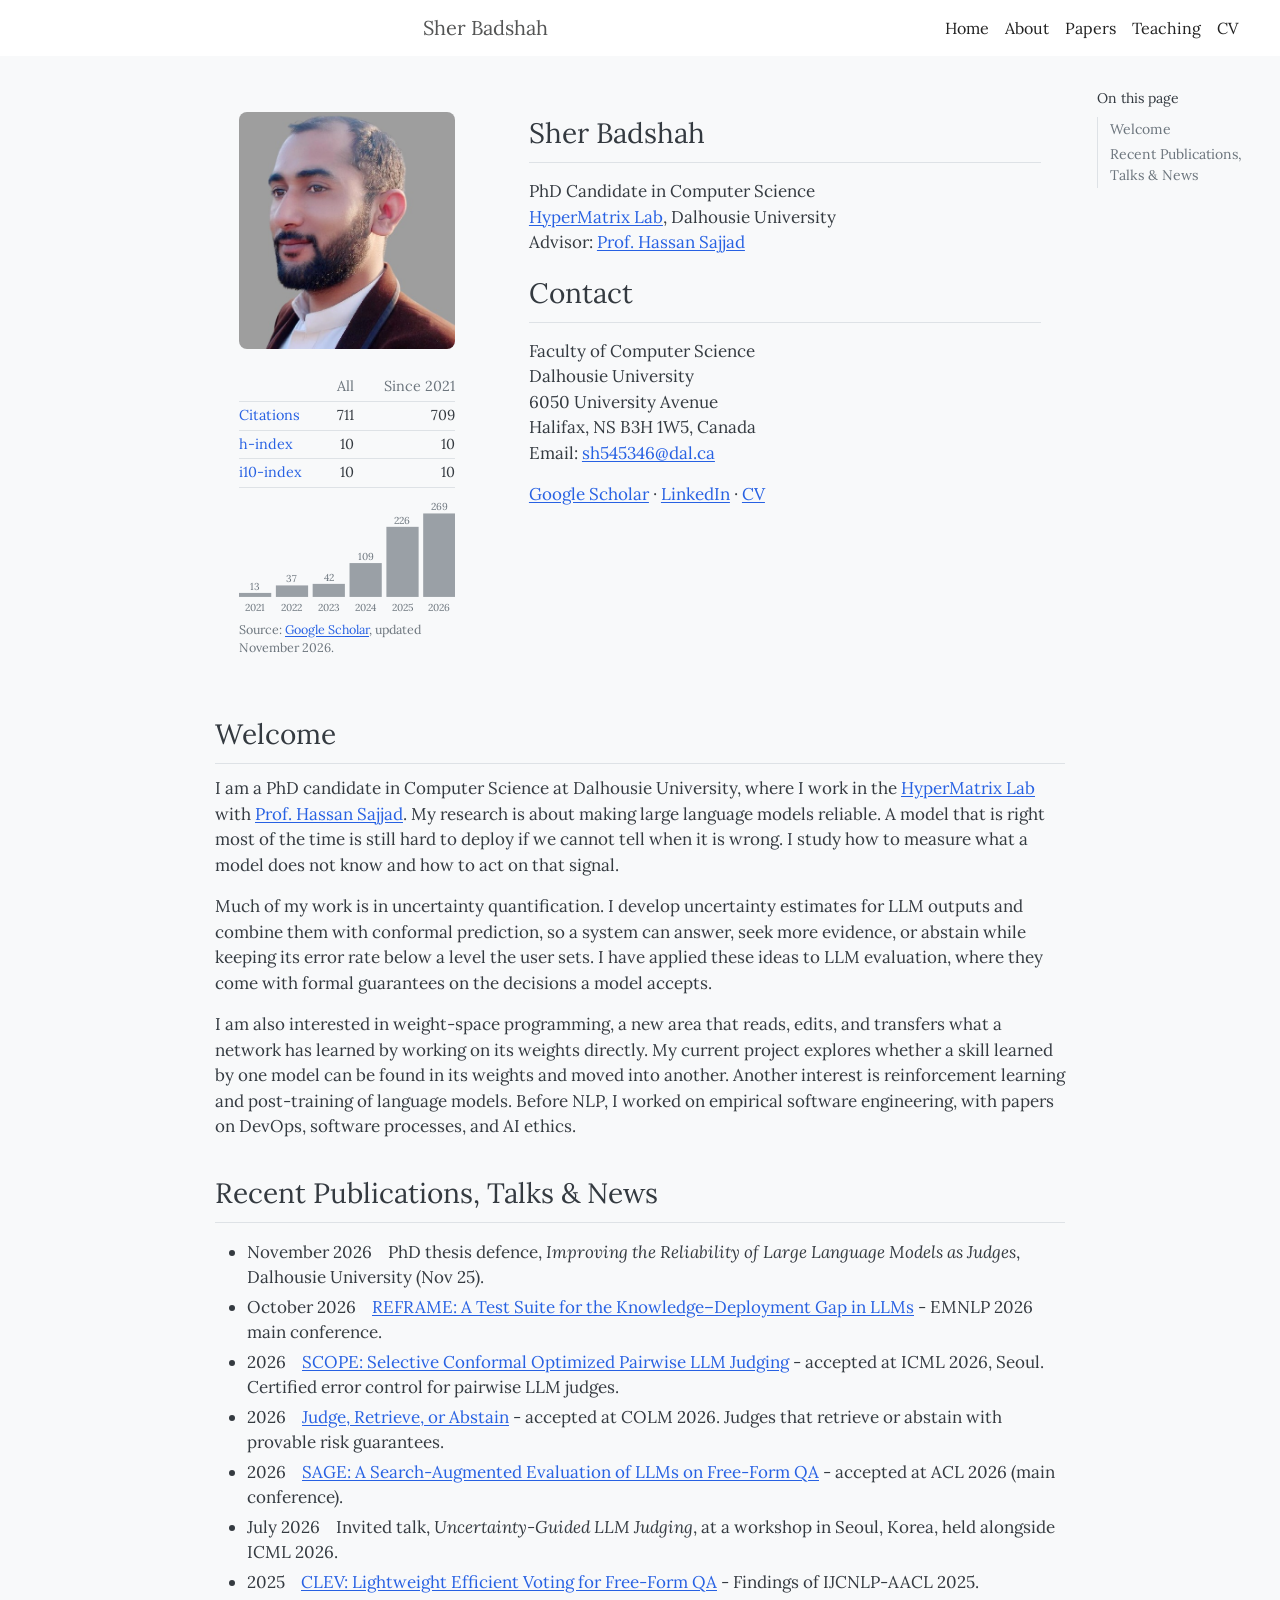
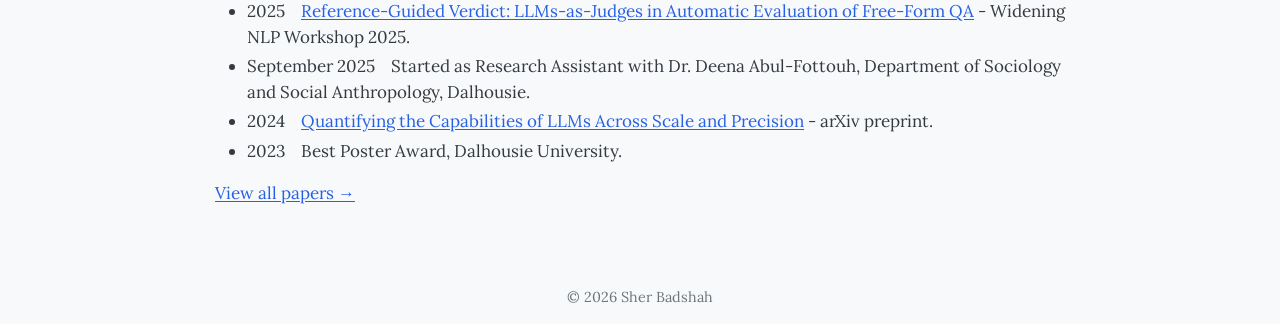
==== index.html @ c0882f03 "Link all papers, add REFRAME and Static Sandboxes, show page headings Co-Authored-By: Claude Opus 5." ====
<!doctype html>
<html lang="en">
<head>
<meta charset="utf-8">
<meta name="viewport" content="width=device-width, initial-scale=1">
<title>Sher Badshah</title>
<meta name="description" content="Sher Badshah, PhD candidate in Computer Science at Dalhousie University. Research on LLM reliability, uncertainty quantification, weight-space programming, and post-training.">
<link rel="icon" href="images/favicon.svg" type="image/svg+xml">
<meta property="og:title" content="Sher Badshah">
<meta property="og:description" content="PhD candidate at Dalhousie University. Research on LLM reliability and uncertainty quantification.">
<meta property="og:image" content="https://sher-badshah4672.github.io/images/sher.jpg">
<meta property="og:url" content="https://sher-badshah4672.github.io/">
<meta name="twitter:card" content="summary">
<link rel="stylesheet" href="style.css">
</head>
<body class="home">
<nav class="navbar"><div class="inner">
  <a class="brand" href="index.html">Sher Badshah</a>
  <ul>
    <li><a href="index.html">Home</a></li>
    <li><a href="about/index.html">About</a></li>
    <li><a href="papers/index.html">Papers</a></li>
    <li><a href="teaching/index.html">Teaching</a></li>
    <li><a href="files/sher_badshah_cv.pdf" target="_blank" rel="noopener">CV</a></li>
  </ul>
</div></nav>

<div class="page">
<main>
  <h1>Home</h1>
  <div class="columns">
  <div class="column" style="width:32%;">
    <img src="images/sher.jpg" alt="Portrait of Sher Badshah">
    <!-- scholar:start -->
    <div class="scholar">
      <table><thead><tr><th></th><th>All</th><th>Since 2021</th></tr></thead><tbody><tr><td>Citations</td><td>711</td><td>709</td></tr><tr><td>h-index</td><td>10</td><td>10</td></tr><tr><td>i10-index</td><td>10</td><td>10</td></tr></tbody></table>
      <svg viewBox="0 0 280 150" role="img" aria-label="Citations per year"><rect x="0.0" y="122.8" width="41.7" height="5.2" class="bar"><title>2021: 13</title></rect><text x="20.8" y="118.8" class="val">13</text><text x="20.8" y="146" class="yr">2021</text><rect x="47.7" y="113.1" width="41.7" height="14.9" class="bar"><title>2022: 37</title></rect><text x="68.5" y="109.1" class="val">37</text><text x="68.5" y="146" class="yr">2022</text><rect x="95.3" y="111.1" width="41.7" height="16.9" class="bar"><title>2023: 42</title></rect><text x="116.2" y="107.1" class="val">42</text><text x="116.2" y="146" class="yr">2023</text><rect x="143.0" y="84.2" width="41.7" height="43.8" class="bar"><title>2024: 109</title></rect><text x="163.8" y="80.2" class="val">109</text><text x="163.8" y="146" class="yr">2024</text><rect x="190.7" y="37.3" width="41.7" height="90.7" class="bar"><title>2025: 226</title></rect><text x="211.5" y="33.3" class="val">226</text><text x="211.5" y="146" class="yr">2025</text><rect x="238.3" y="20.0" width="41.7" height="108.0" class="bar"><title>2026: 269</title></rect><text x="259.2" y="16.0" class="val">269</text><text x="259.2" y="146" class="yr">2026</text></svg>
      <p class="scholar-note">Source: <a href="https://scholar.google.ca/citations?user=oxMDd5sAAAAJ&amp;hl=en" target="_blank" rel="noopener">Google Scholar</a>, updated November 2026.</p>
    </div>
    <!-- scholar:end -->
  </div>
  <div class="column" style="width:68%;">
    <h2 id="profile">Sher Badshah</h2>
    <p>PhD Candidate in Computer Science<br>
    <a href="https://hypermatrix.cs.dal.ca" target="_blank" rel="noopener">HyperMatrix Lab</a>, Dalhousie University<br>
    Advisor: <a href="https://hsajjad.github.io/" target="_blank" rel="noopener">Prof. Hassan Sajjad</a></p>
    <h2 id="contact">Contact</h2>
    <p>Faculty of Computer Science<br>
    Dalhousie University<br>
    6050 University Avenue<br>
    Halifax, NS B3H 1W5, Canada<br>
    Email: <a href="mailto:sh545346@dal.ca">sh545346@dal.ca</a></p>
    <p><a href="https://scholar.google.ca/citations?user=oxMDd5sAAAAJ&amp;hl=en" target="_blank" rel="noopener">Google Scholar</a> · <a href="https://www.linkedin.com/in/sher-badshah-b681a9245" target="_blank" rel="noopener">LinkedIn</a> · <a href="files/sher_badshah_cv.pdf" target="_blank" rel="noopener">CV</a></p>
  </div>
  </div>

  <h2 id="welcome">Welcome</h2>
  <p>I am a PhD candidate in Computer Science at Dalhousie University, where I work in the <a href="https://hypermatrix.cs.dal.ca" target="_blank" rel="noopener">HyperMatrix Lab</a> with <a href="https://hsajjad.github.io/" target="_blank" rel="noopener">Prof. Hassan Sajjad</a>. My research is about making large language models reliable. A model that is right most of the time is still hard to deploy if we cannot tell when it is wrong. I study how to measure what a model does not know and how to act on that signal.</p>
  <p>Much of my work is in uncertainty quantification. I develop uncertainty estimates for LLM outputs and combine them with conformal prediction, so a system can answer, seek more evidence, or abstain while keeping its error rate below a level the user sets. I have applied these ideas to LLM evaluation, where they come with formal guarantees on the decisions a model accepts.</p>
  <p>I am also interested in weight-space programming, a new area that reads, edits, and transfers what a network has learned by working on its weights directly. My current project explores whether a skill learned by one model can be found in its weights and moved into another. Another interest is reinforcement learning and post-training of language models. Before NLP, I worked on empirical software engineering, with papers on DevOps, software processes, and AI ethics.</p>

  <h2 id="news">Recent Publications, Talks &amp; News</h2>
  <ul class="news">
    <li><span class="year-entry">November 2026</span>PhD thesis defence, <em>Improving the Reliability of Large Language Models as Judges</em>, Dalhousie University (Nov 25).</li>
    <li><span class="year-entry">October 2026</span><a href="https://aclanthology.org/2026.emnlp-main.2520/" target="_blank" rel="noopener">REFRAME: A Test Suite for the Knowledge–Deployment Gap in LLMs</a> - EMNLP 2026 main conference.</li>
    <li><span class="year-entry">2026</span><a href="https://proceedings.mlr.press/v306/badshah26a.html" target="_blank" rel="noopener">SCOPE: Selective Conformal Optimized Pairwise LLM Judging</a> - accepted at ICML 2026, Seoul. Certified error control for pairwise LLM judges.</li>
    <li><span class="year-entry">2026</span><a href="https://openreview.net/forum?id=PWv1RIS6QK" target="_blank" rel="noopener">Judge, Retrieve, or Abstain</a> - accepted at COLM 2026. Judges that retrieve or abstain with provable risk guarantees.</li>
    <li><span class="year-entry">2026</span><a href="https://aclanthology.org/2026.acl-long.66/" target="_blank" rel="noopener">SAGE: A Search-Augmented Evaluation of LLMs on Free-Form QA</a> - accepted at ACL 2026 (main conference).</li>
    <li><span class="year-entry">July 2026</span>Invited talk, <em>Uncertainty-Guided LLM Judging</em>, at a workshop in Seoul, Korea, held alongside ICML 2026.</li>
    <li><span class="year-entry">2025</span><a href="https://aclanthology.org/2025.findings-ijcnlp.93/" target="_blank" rel="noopener">CLEV: Lightweight Efficient Voting for Free-Form QA</a> - Findings of IJCNLP-AACL 2025.</li>
    <li><span class="year-entry">2025</span><a href="https://aclanthology.org/2025.winlp-main.37/" target="_blank" rel="noopener">Reference-Guided Verdict: LLMs-as-Judges in Automatic Evaluation of Free-Form QA</a> - Widening NLP Workshop 2025.</li>
    <li><span class="year-entry">September 2025</span>Started as Research Assistant with Dr. Deena Abul-Fottouh, Department of Sociology and Social Anthropology, Dalhousie.</li>
    <li><span class="year-entry">2024</span><a href="https://arxiv.org/abs/2405.03146" target="_blank" rel="noopener">Quantifying the Capabilities of LLMs Across Scale and Precision</a> - arXiv preprint.</li>
    <li><span class="year-entry">2023</span>Best Poster Award, Dalhousie University.</li>
  </ul>
  <p><a href="papers/index.html">View all papers →</a></p>
</main>

<aside class="toc">
  <h6>On this page</h6>
  <ul>
    <li><a href="#welcome">Welcome</a></li>
    <li><a href="#news">Recent Publications, Talks &amp; News</a></li>
  </ul>
</aside>
</div>

<footer><div class="inner">© 2026 Sher Badshah</div></footer>
</body>
</html>
---- style.css ----
/* Styled after the Quarto "cosmo" look with Lora serif, white navbar, light grey page */
@import url('https://fonts.googleapis.com/css2?family=Lora:ital,wght@0,400;0,700;1,400&display=swap');

:root {
  --ink: #343a40;
  --nav-ink: #222;
  --brand-ink: #545555;
  --link: #2761e3;
  --rule: #dee2e6;
  --muted: #6c757d;
  --bg: #f8f9fa;
}
* { box-sizing: border-box; }
html { scroll-behavior: smooth; scroll-padding-top: 80px; }
body {
  margin: 0;
  background: var(--bg);
  color: var(--ink);
  font-family: 'Lora', serif;
  font-size: 17px;
  line-height: 1.5;
}
a { color: var(--link); text-decoration: underline; text-underline-offset: 2px; }
a:hover { color: #1f4eb6; }

/* Navbar: white, fixed, brand centred, links right */
.navbar {
  position: fixed; top: 0; left: 0; right: 0; z-index: 10;
  background: #fff;
}
.navbar .inner {
  display: flex; align-items: center; flex-wrap: wrap;
  padding: 8px 2em; min-height: 56px;
}
.navbar .brand {
  margin: 0 auto; color: var(--brand-ink); font-size: 1.25rem; text-decoration: none;
}
.navbar .brand:hover { color: var(--link); }
.navbar ul { list-style: none; margin: 0; padding: 0; display: flex; flex-wrap: wrap; }
.navbar ul a {
  display: block; padding: 8px; color: var(--nav-ink); text-decoration: none; font-size: 1rem;
}
.navbar ul a:hover { color: var(--link); }

/* Page: centred article column with right-margin TOC */
.page {
  max-width: 1250px; margin: 0 auto; padding: 88px 16px 48px;
  display: grid; grid-template-columns: 1fr minmax(0, 850px) 1fr; column-gap: 32px;
}
main { grid-column: 2; min-width: 0; }
.toc { grid-column: 3; position: sticky; top: 88px; align-self: start; font-size: .875rem; max-width: 220px; }
.toc h6 { margin: 0 0 8px; font-size: .875rem; font-weight: 400; }
.toc ul { list-style: none; margin: 0; padding: 0; border-left: 1px solid var(--rule); }
.toc li a { display: block; padding: 2px 0 2px 12px; color: var(--muted); text-decoration: none; }
.toc li a:hover { color: var(--link); }

h1 { font-size: 2rem; font-weight: 400; margin: 8px 0 20px; }
body.home h1 { display: none; }
h2 { font-size: 1.75rem; font-weight: 400; margin: 32px 0 12px; padding-bottom: 8px; border-bottom: 1px solid var(--rule); }
h3 { font-size: 1.25rem; font-weight: 400; margin: 24px 0 8px; }
p { margin: 0 0 1rem; }

/* Home: photo 40% / profile 60% */
.columns { display: flex; align-items: stretch; gap: 1.5em; }
.column { padding: 1.5rem; }
.column h2 { margin-top: 0; margin-bottom: 1rem; padding-bottom: .5rem; }
.column img { width: 100%; max-width: 230px; height: auto; border-radius: 8px; display: block; }
.column p { margin: 0 0 1rem; }

ul.news { padding-left: 2rem; }
ul.news li { margin-bottom: 4px; }
.year-entry { margin-right: 1rem; }

ul.pubs { padding-left: 2rem; }
ul.pubs li { margin-bottom: 10px; }
.pubs .me { font-weight: 700; }
.pubs .venue { font-style: italic; }

dl.cv { display: grid; grid-template-columns: 170px 1fr; gap: 6px 16px; margin: 0; }
dl.cv dt { color: var(--muted); }
dl.cv dd { margin: 0; }

footer { color: var(--muted); font-size: .9rem; text-align: center; padding: 16px; }

@media (max-width: 1100px) {
  .page { grid-template-columns: minmax(0, 1fr); max-width: 882px; }
  main { grid-column: 1; }
  .toc { display: none; }
}
@media (max-width: 768px) {
  .navbar .inner { padding: 8px 16px; }
  .navbar .brand { margin: 0 auto 0 0; }
  .navbar ul { width: 100%; }
  .page { padding-top: 120px; }
  html { scroll-padding-top: 130px; }
  .columns { flex-direction: column; }
  .column { width: 100% !important; padding: 0; }
  .column:first-child { margin-bottom: 1.5rem; }
  .column img { max-width: 200px; }
  .scholar { max-width: 300px; }
  dl.cv { grid-template-columns: 1fr; gap: 0; }
  dl.cv dd { margin-bottom: 8px; }
}

/* Google Scholar citation summary */
.scholar { max-width: 230px; margin-top: 24px; }
.scholar table { width: 100%; border-collapse: collapse; font-size: .9rem; margin-bottom: 10px; }
.scholar th { font-weight: 400; color: var(--muted); text-align: right; padding: 3px 0; border-bottom: 1px solid var(--rule); }
.scholar td { text-align: right; padding: 3px 0; border-bottom: 1px solid var(--rule); }
.scholar td:first-child { text-align: left; color: var(--link); }
.scholar svg { width: 100%; height: auto; display: block; }
.scholar .bar { fill: #9aa0a6; }
.scholar .bar:hover { fill: #6c757d; }
.scholar .val, .scholar .yr { font-family: 'Lora', serif; font-size: 13px; text-anchor: middle; fill: var(--muted); }
.scholar-note { font-size: .78rem; color: var(--muted); margin: 6px 0 0 !important; }
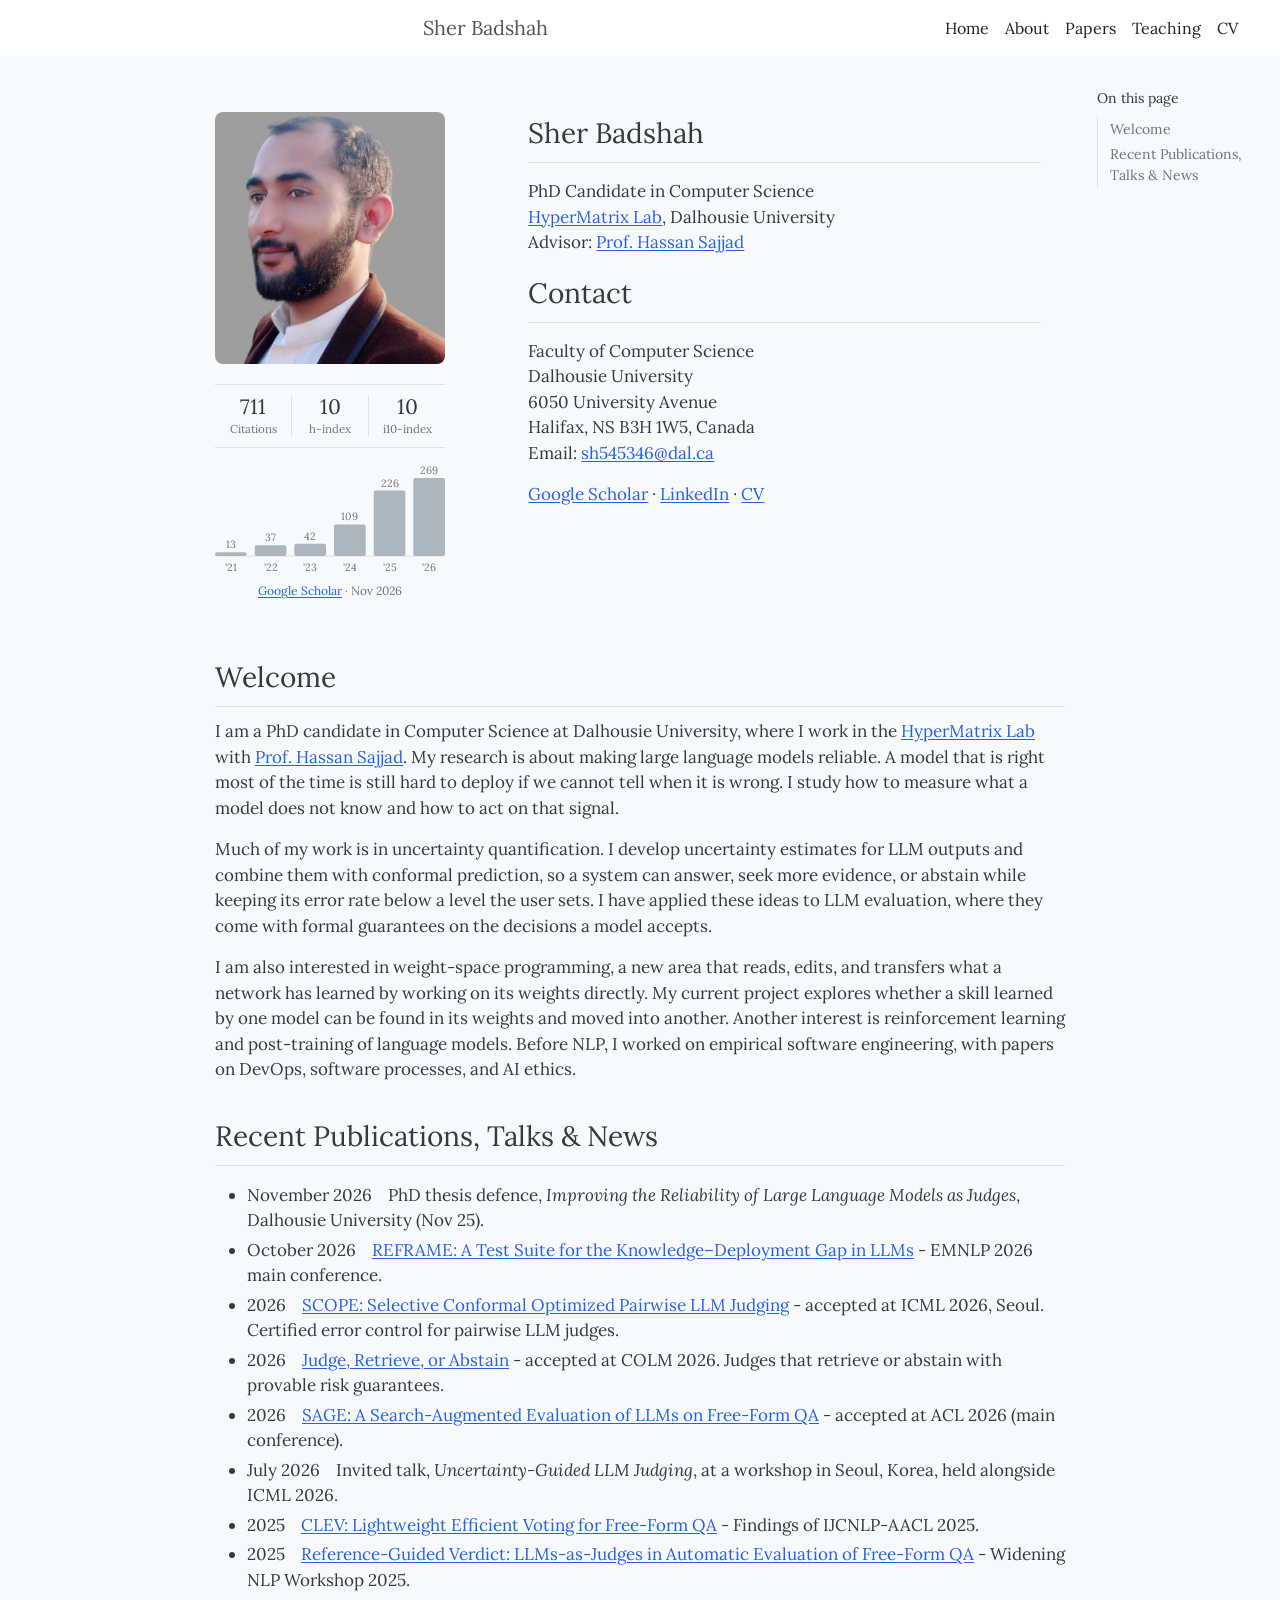
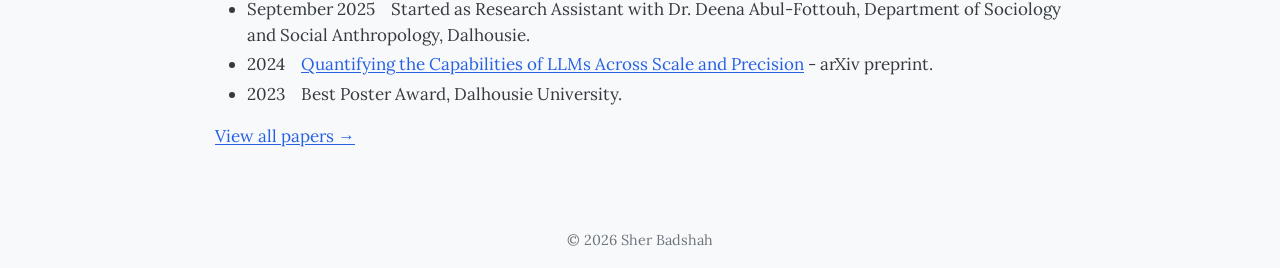
==== commit 4d9d6d1a: "Restructure citation block: stat tiles, aligned chart, flush photo column Co-Authored-By: Claude Opu" ====
--- a/index.html
+++ b/index.html
@@ -33,9 +33,9 @@
     <img src="images/sher.jpg" alt="Portrait of Sher Badshah">
     <!-- scholar:start -->
     <div class="scholar">
-      <table><thead><tr><th></th><th>All</th><th>Since 2021</th></tr></thead><tbody><tr><td>Citations</td><td>711</td><td>709</td></tr><tr><td>h-index</td><td>10</td><td>10</td></tr><tr><td>i10-index</td><td>10</td><td>10</td></tr></tbody></table>
-      <svg viewBox="0 0 280 150" role="img" aria-label="Citations per year"><rect x="0.0" y="122.8" width="41.7" height="5.2" class="bar"><title>2021: 13</title></rect><text x="20.8" y="118.8" class="val">13</text><text x="20.8" y="146" class="yr">2021</text><rect x="47.7" y="113.1" width="41.7" height="14.9" class="bar"><title>2022: 37</title></rect><text x="68.5" y="109.1" class="val">37</text><text x="68.5" y="146" class="yr">2022</text><rect x="95.3" y="111.1" width="41.7" height="16.9" class="bar"><title>2023: 42</title></rect><text x="116.2" y="107.1" class="val">42</text><text x="116.2" y="146" class="yr">2023</text><rect x="143.0" y="84.2" width="41.7" height="43.8" class="bar"><title>2024: 109</title></rect><text x="163.8" y="80.2" class="val">109</text><text x="163.8" y="146" class="yr">2024</text><rect x="190.7" y="37.3" width="41.7" height="90.7" class="bar"><title>2025: 226</title></rect><text x="211.5" y="33.3" class="val">226</text><text x="211.5" y="146" class="yr">2025</text><rect x="238.3" y="20.0" width="41.7" height="108.0" class="bar"><title>2026: 269</title></rect><text x="259.2" y="16.0" class="val">269</text><text x="259.2" y="146" class="yr">2026</text></svg>
-      <p class="scholar-note">Source: <a href="https://scholar.google.ca/citations?user=oxMDd5sAAAAJ&amp;hl=en" target="_blank" rel="noopener">Google Scholar</a>, updated November 2026.</p>
+      <div class="tiles"><div><span class="num">711</span><span class="lbl">Citations</span></div><div><span class="num">10</span><span class="lbl">h-index</span></div><div><span class="num">10</span><span class="lbl">i10-index</span></div></div>
+      <svg viewBox="0 0 230 112" role="img" aria-label="Citations per year"><line x1="0" y1="94" x2="230" y2="94" class="axis"/><rect x="0.0" y="90.2" width="31.7" height="3.8" rx="2" class="bar"><title>2021: 13 citations</title></rect><text x="15.8" y="86.2" class="val">13</text><text x="15.8" y="109" class="yr">'21</text><rect x="39.7" y="83.3" width="31.7" height="10.7" rx="2" class="bar"><title>2022: 37 citations</title></rect><text x="55.5" y="79.3" class="val">37</text><text x="55.5" y="109" class="yr">'22</text><rect x="79.3" y="81.8" width="31.7" height="12.2" rx="2" class="bar"><title>2023: 42 citations</title></rect><text x="95.2" y="77.8" class="val">42</text><text x="95.2" y="109" class="yr">'23</text><rect x="119.0" y="62.4" width="31.7" height="31.6" rx="2" class="bar"><title>2024: 109 citations</title></rect><text x="134.8" y="58.4" class="val">109</text><text x="134.8" y="109" class="yr">'24</text><rect x="158.7" y="28.5" width="31.7" height="65.5" rx="2" class="bar"><title>2025: 226 citations</title></rect><text x="174.5" y="24.5" class="val">226</text><text x="174.5" y="109" class="yr">'25</text><rect x="198.3" y="16.0" width="31.7" height="78.0" rx="2" class="bar"><title>2026: 269 citations</title></rect><text x="214.2" y="12.0" class="val">269</text><text x="214.2" y="109" class="yr">'26</text></svg>
+      <p class="scholar-note"><a href="https://scholar.google.ca/citations?user=oxMDd5sAAAAJ&amp;hl=en" target="_blank" rel="noopener">Google Scholar</a> · Nov 2026</p>
     </div>
     <!-- scholar:end -->
   </div>
--- a/style.css
+++ b/style.css
@@ -63,6 +63,7 @@
 /* Home: photo 40% / profile 60% */
 .columns { display: flex; align-items: stretch; gap: 1.5em; }
 .column { padding: 1.5rem; }
+.columns .column:first-child { padding-left: 0; }
 .column h2 { margin-top: 0; margin-bottom: 1rem; padding-bottom: .5rem; }
 .column img { width: 100%; max-width: 230px; height: auto; border-radius: 8px; display: block; }
 .column p { margin: 0 0 1rem; }
@@ -97,19 +98,21 @@
   .column { width: 100% !important; padding: 0; }
   .column:first-child { margin-bottom: 1.5rem; }
   .column img { max-width: 200px; }
-  .scholar { max-width: 300px; }
+  .scholar { max-width: 260px; }
   dl.cv { grid-template-columns: 1fr; gap: 0; }
   dl.cv dd { margin-bottom: 8px; }
 }
 
-/* Google Scholar citation summary */
-.scholar { max-width: 230px; margin-top: 24px; }
-.scholar table { width: 100%; border-collapse: collapse; font-size: .9rem; margin-bottom: 10px; }
-.scholar th { font-weight: 400; color: var(--muted); text-align: right; padding: 3px 0; border-bottom: 1px solid var(--rule); }
-.scholar td { text-align: right; padding: 3px 0; border-bottom: 1px solid var(--rule); }
-.scholar td:first-child { text-align: left; color: var(--link); }
-.scholar svg { width: 100%; height: auto; display: block; }
-.scholar .bar { fill: #9aa0a6; }
+/* Google Scholar citation summary (sits under the photo, same width) */
+.scholar { width: 100%; max-width: 230px; margin-top: 20px; }
+.scholar .tiles { display: flex; justify-content: space-between; padding: 10px 0; border-top: 1px solid var(--rule); border-bottom: 1px solid var(--rule); margin-bottom: 14px; }
+.scholar .tiles div { display: flex; flex-direction: column; align-items: center; flex: 1; }
+.scholar .tiles div + div { border-left: 1px solid var(--rule); }
+.scholar .num { font-size: 1.3rem; line-height: 1.2; color: var(--ink); }
+.scholar .lbl { font-size: .72rem; color: var(--muted); }
+.scholar svg { width: 100%; height: auto; display: block; overflow: visible; }
+.scholar .bar { fill: #adb5bd; }
 .scholar .bar:hover { fill: #6c757d; }
-.scholar .val, .scholar .yr { font-family: 'Lora', serif; font-size: 13px; text-anchor: middle; fill: var(--muted); }
-.scholar-note { font-size: .78rem; color: var(--muted); margin: 6px 0 0 !important; }
+.scholar .axis { stroke: var(--rule); stroke-width: 1; }
+.scholar .val, .scholar .yr { font-family: 'Lora', serif; font-size: 10.5px; text-anchor: middle; fill: var(--muted); }
+.scholar-note { font-size: .75rem; color: var(--muted); margin: 8px 0 0 !important; text-align: center; }
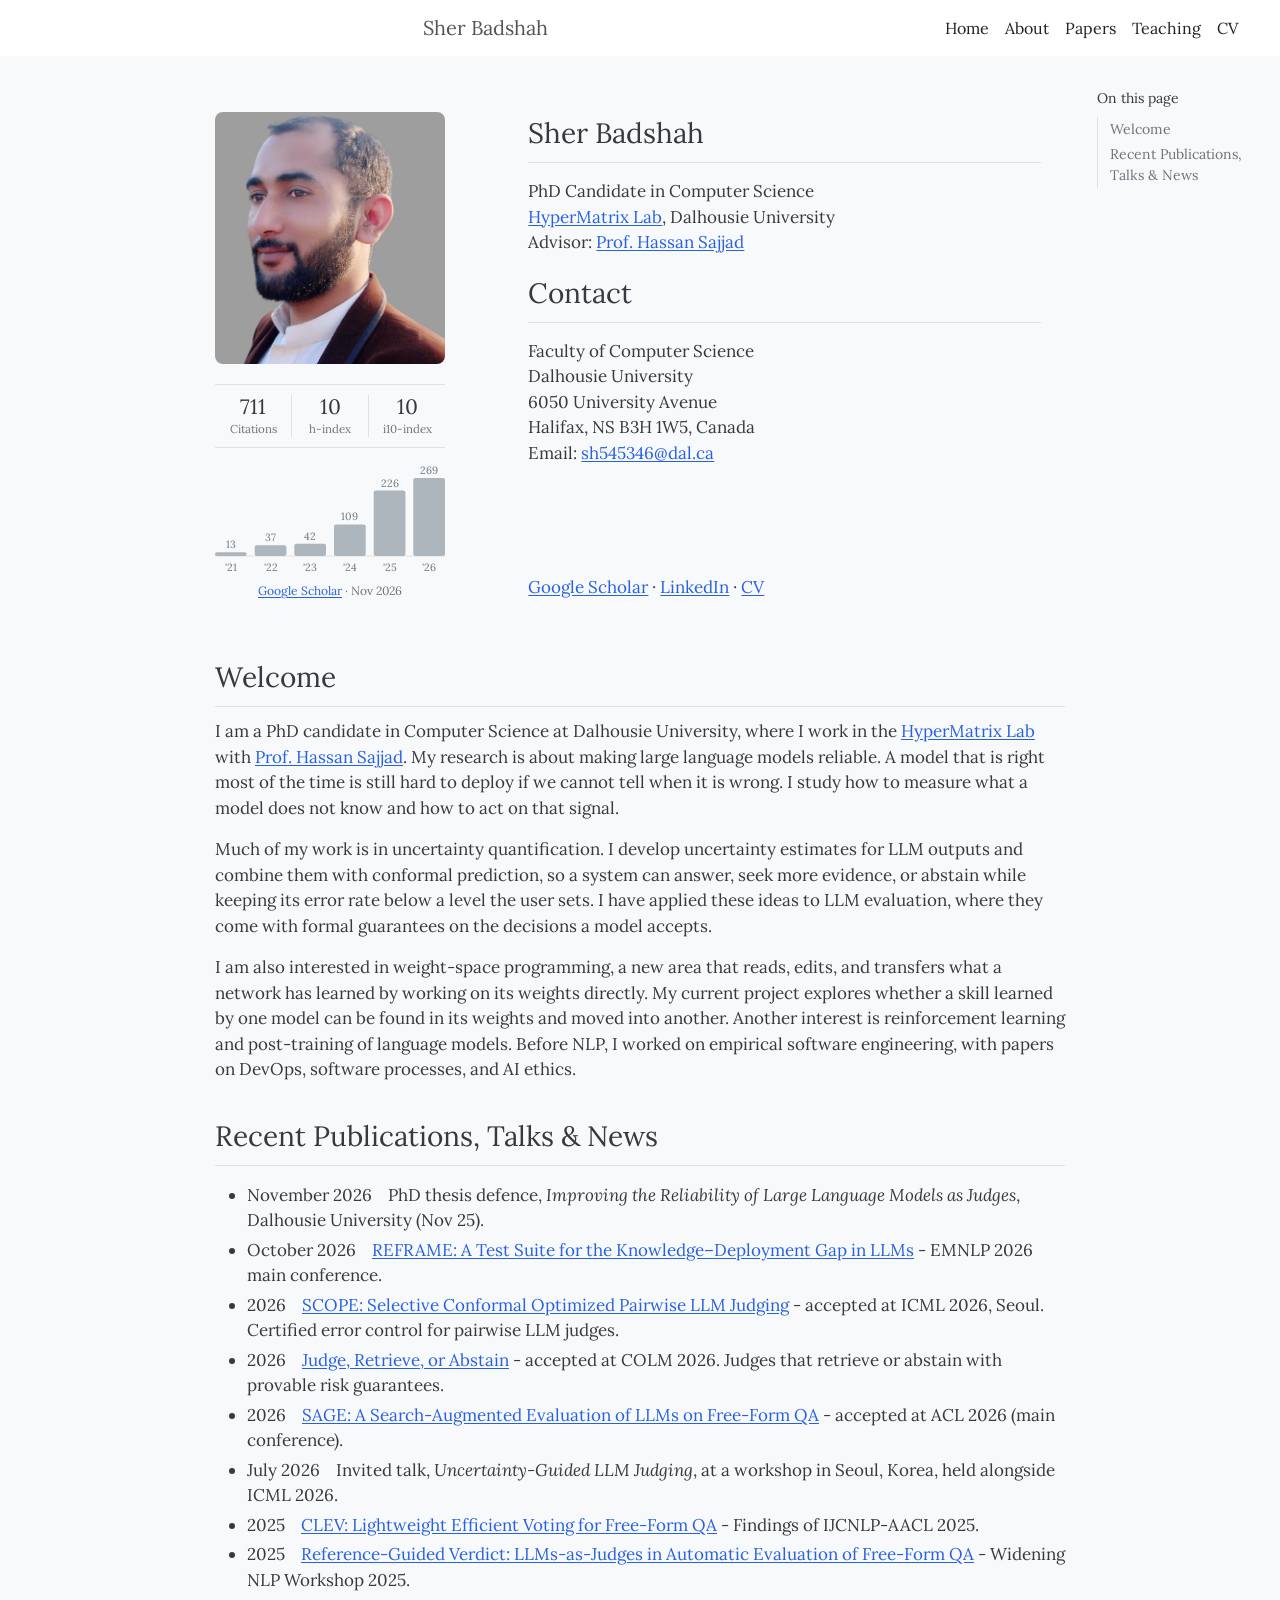
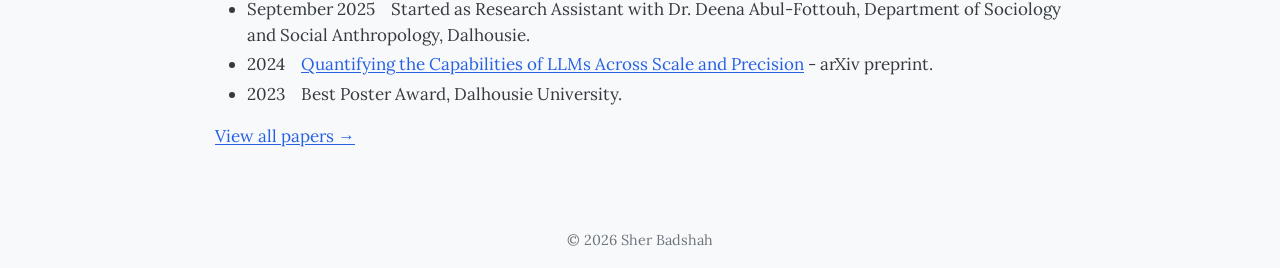
==== commit 79c09c5d: "Align profile links with bottom of citation graph Co-Authored-By: Claude Opus 5.5 <noreply@anthropic" ====
--- a/index.html
+++ b/index.html
@@ -50,7 +50,7 @@
     6050 University Avenue<br>
     Halifax, NS B3H 1W5, Canada<br>
     Email: <a href="mailto:sh545346@dal.ca">sh545346@dal.ca</a></p>
-    <p><a href="https://scholar.google.ca/citations?user=oxMDd5sAAAAJ&amp;hl=en" target="_blank" rel="noopener">Google Scholar</a> · <a href="https://www.linkedin.com/in/sher-badshah-b681a9245" target="_blank" rel="noopener">LinkedIn</a> · <a href="files/sher_badshah_cv.pdf" target="_blank" rel="noopener">CV</a></p>
+    <p class="links"><a href="https://scholar.google.ca/citations?user=oxMDd5sAAAAJ&amp;hl=en" target="_blank" rel="noopener">Google Scholar</a> · <a href="https://www.linkedin.com/in/sher-badshah-b681a9245" target="_blank" rel="noopener">LinkedIn</a> · <a href="files/sher_badshah_cv.pdf" target="_blank" rel="noopener">CV</a></p>
   </div>
   </div>
 
--- a/style.css
+++ b/style.css
@@ -116,3 +116,8 @@
 .scholar .axis { stroke: var(--rule); stroke-width: 1; }
 .scholar .val, .scholar .yr { font-family: 'Lora', serif; font-size: 10.5px; text-anchor: middle; fill: var(--muted); }
 .scholar-note { font-size: .75rem; color: var(--muted); margin: 8px 0 0 !important; text-align: center; }
+
+/* Right profile column: links sit on the same bottom line as the citation note */
+.columns .column:last-child { display: flex; flex-direction: column; }
+.columns .column:last-child .links { margin-top: auto; margin-bottom: 0; }
+.columns .column:first-child .scholar-note { line-height: 1.5; }
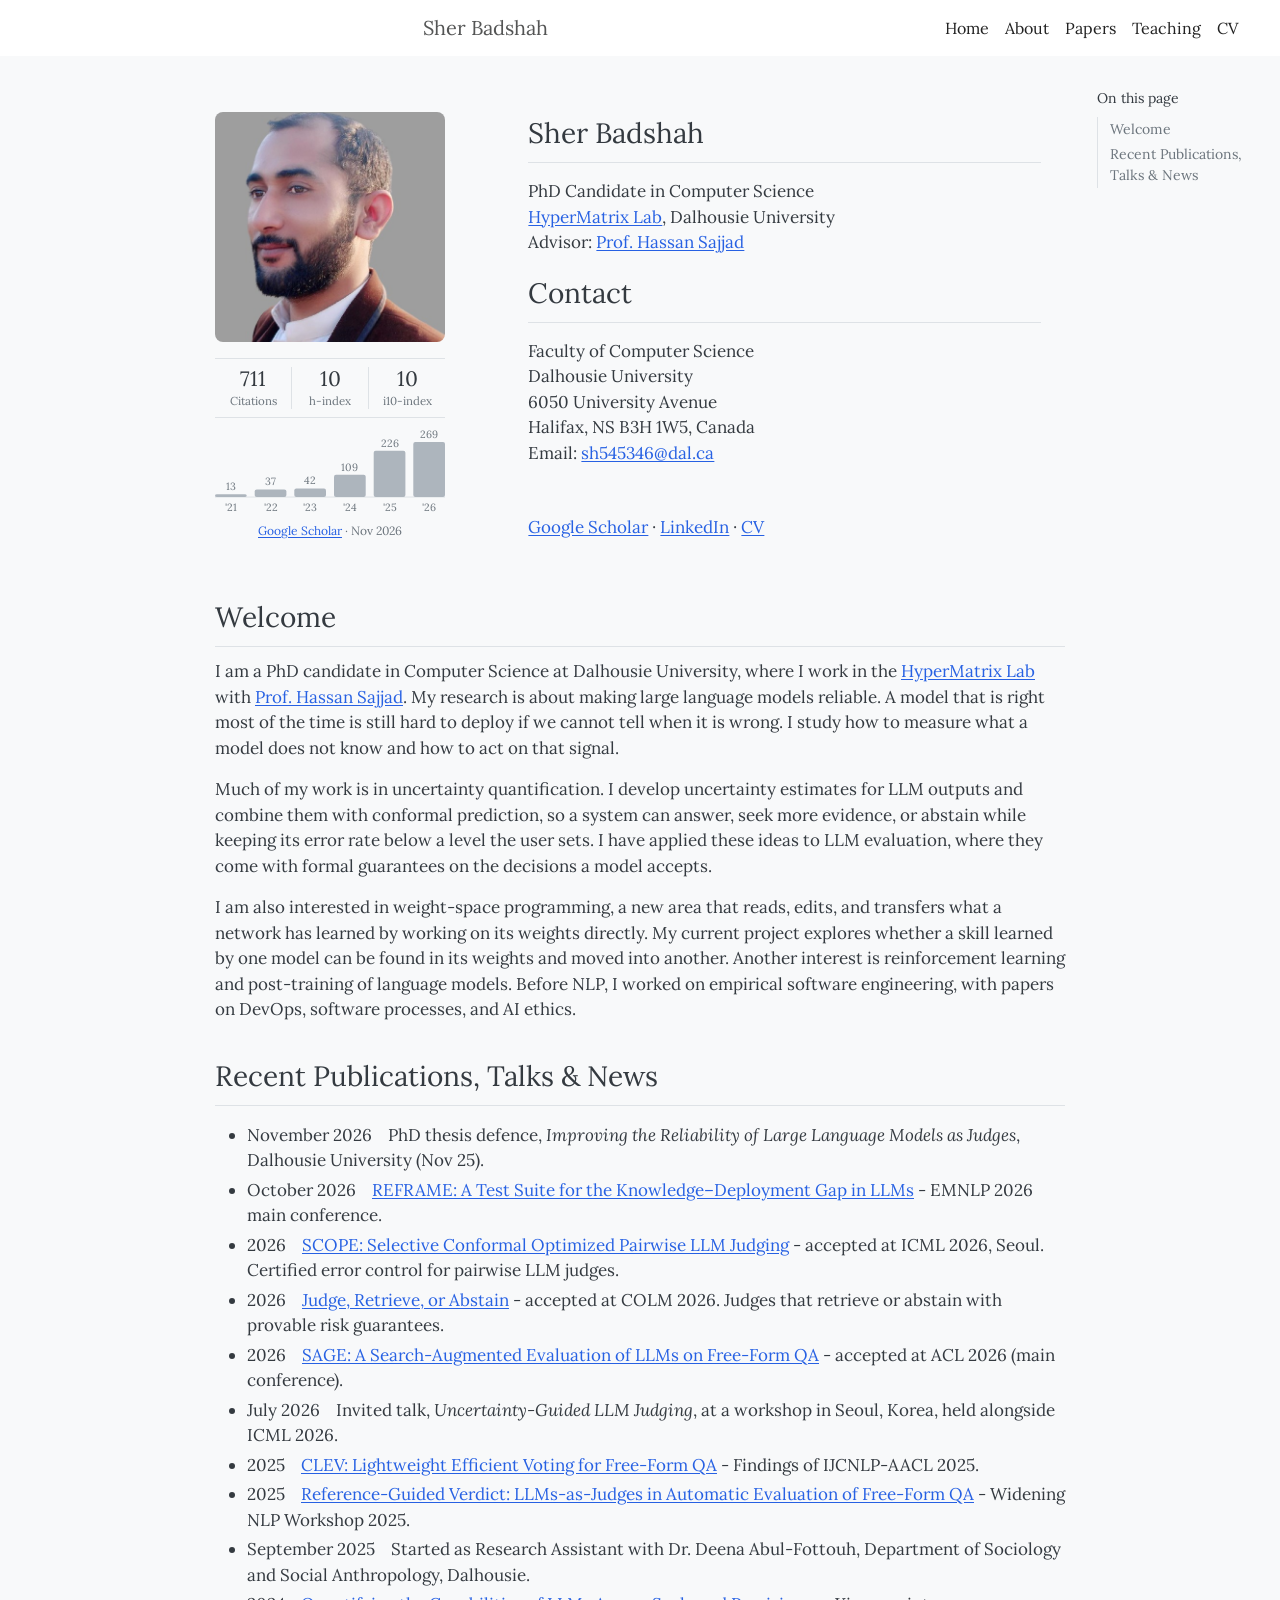
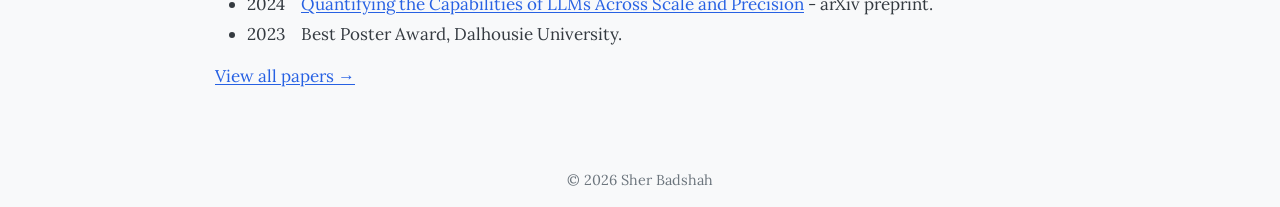
==== commit 5db2eeef: "Compact photo and citation column to close gap beside contact Co-Authored-By: Claude Opus 5.5 <norep" ====
--- a/index.html
+++ b/index.html
@@ -11,7 +11,7 @@
 <meta property="og:image" content="https://sher-badshah4672.github.io/images/sher.jpg">
 <meta property="og:url" content="https://sher-badshah4672.github.io/">
 <meta name="twitter:card" content="summary">
-<link rel="stylesheet" href="style.css">
+<link rel="stylesheet" href="style.css?v=202611162255">
 </head>
 <body class="home">
 <nav class="navbar"><div class="inner">
@@ -34,7 +34,7 @@
     <!-- scholar:start -->
     <div class="scholar">
       <div class="tiles"><div><span class="num">711</span><span class="lbl">Citations</span></div><div><span class="num">10</span><span class="lbl">h-index</span></div><div><span class="num">10</span><span class="lbl">i10-index</span></div></div>
-      <svg viewBox="0 0 230 112" role="img" aria-label="Citations per year"><line x1="0" y1="94" x2="230" y2="94" class="axis"/><rect x="0.0" y="90.2" width="31.7" height="3.8" rx="2" class="bar"><title>2021: 13 citations</title></rect><text x="15.8" y="86.2" class="val">13</text><text x="15.8" y="109" class="yr">'21</text><rect x="39.7" y="83.3" width="31.7" height="10.7" rx="2" class="bar"><title>2022: 37 citations</title></rect><text x="55.5" y="79.3" class="val">37</text><text x="55.5" y="109" class="yr">'22</text><rect x="79.3" y="81.8" width="31.7" height="12.2" rx="2" class="bar"><title>2023: 42 citations</title></rect><text x="95.2" y="77.8" class="val">42</text><text x="95.2" y="109" class="yr">'23</text><rect x="119.0" y="62.4" width="31.7" height="31.6" rx="2" class="bar"><title>2024: 109 citations</title></rect><text x="134.8" y="58.4" class="val">109</text><text x="134.8" y="109" class="yr">'24</text><rect x="158.7" y="28.5" width="31.7" height="65.5" rx="2" class="bar"><title>2025: 226 citations</title></rect><text x="174.5" y="24.5" class="val">226</text><text x="174.5" y="109" class="yr">'25</text><rect x="198.3" y="16.0" width="31.7" height="78.0" rx="2" class="bar"><title>2026: 269 citations</title></rect><text x="214.2" y="12.0" class="val">269</text><text x="214.2" y="109" class="yr">'26</text></svg>
+      <svg viewBox="0 0 230 86" role="img" aria-label="Citations per year"><line x1="0" y1="69" x2="230" y2="69" class="axis"/><rect x="0.0" y="66.3" width="31.7" height="2.7" rx="2" class="bar"><title>2021: 13 citations</title></rect><text x="15.8" y="62.3" class="val">13</text><text x="15.8" y="83" class="yr">'21</text><rect x="39.7" y="61.4" width="31.7" height="7.6" rx="2" class="bar"><title>2022: 37 citations</title></rect><text x="55.5" y="57.4" class="val">37</text><text x="55.5" y="83" class="yr">'22</text><rect x="79.3" y="60.4" width="31.7" height="8.6" rx="2" class="bar"><title>2023: 42 citations</title></rect><text x="95.2" y="56.4" class="val">42</text><text x="95.2" y="83" class="yr">'23</text><rect x="119.0" y="46.7" width="31.7" height="22.3" rx="2" class="bar"><title>2024: 109 citations</title></rect><text x="134.8" y="42.7" class="val">109</text><text x="134.8" y="83" class="yr">'24</text><rect x="158.7" y="22.8" width="31.7" height="46.2" rx="2" class="bar"><title>2025: 226 citations</title></rect><text x="174.5" y="18.8" class="val">226</text><text x="174.5" y="83" class="yr">'25</text><rect x="198.3" y="14.0" width="31.7" height="55.0" rx="2" class="bar"><title>2026: 269 citations</title></rect><text x="214.2" y="10.0" class="val">269</text><text x="214.2" y="83" class="yr">'26</text></svg>
       <p class="scholar-note"><a href="https://scholar.google.ca/citations?user=oxMDd5sAAAAJ&amp;hl=en" target="_blank" rel="noopener">Google Scholar</a> · Nov 2026</p>
     </div>
     <!-- scholar:end -->
--- a/style.css
+++ b/style.css
@@ -65,7 +65,7 @@
 .column { padding: 1.5rem; }
 .columns .column:first-child { padding-left: 0; }
 .column h2 { margin-top: 0; margin-bottom: 1rem; padding-bottom: .5rem; }
-.column img { width: 100%; max-width: 230px; height: auto; border-radius: 8px; display: block; }
+.column img { width: 100%; max-width: 230px; aspect-ratio: 1 / 1; object-fit: cover; object-position: center 20%; border-radius: 8px; display: block; }
 .column p { margin: 0 0 1rem; }
 
 ul.news { padding-left: 2rem; }
@@ -104,8 +104,8 @@
 }
 
 /* Google Scholar citation summary (sits under the photo, same width) */
-.scholar { width: 100%; max-width: 230px; margin-top: 20px; }
-.scholar .tiles { display: flex; justify-content: space-between; padding: 10px 0; border-top: 1px solid var(--rule); border-bottom: 1px solid var(--rule); margin-bottom: 14px; }
+.scholar { width: 100%; max-width: 230px; margin-top: 16px; }
+.scholar .tiles { display: flex; justify-content: space-between; padding: 8px 0; border-top: 1px solid var(--rule); border-bottom: 1px solid var(--rule); margin-bottom: 10px; }
 .scholar .tiles div { display: flex; flex-direction: column; align-items: center; flex: 1; }
 .scholar .tiles div + div { border-left: 1px solid var(--rule); }
 .scholar .num { font-size: 1.3rem; line-height: 1.2; color: var(--ink); }
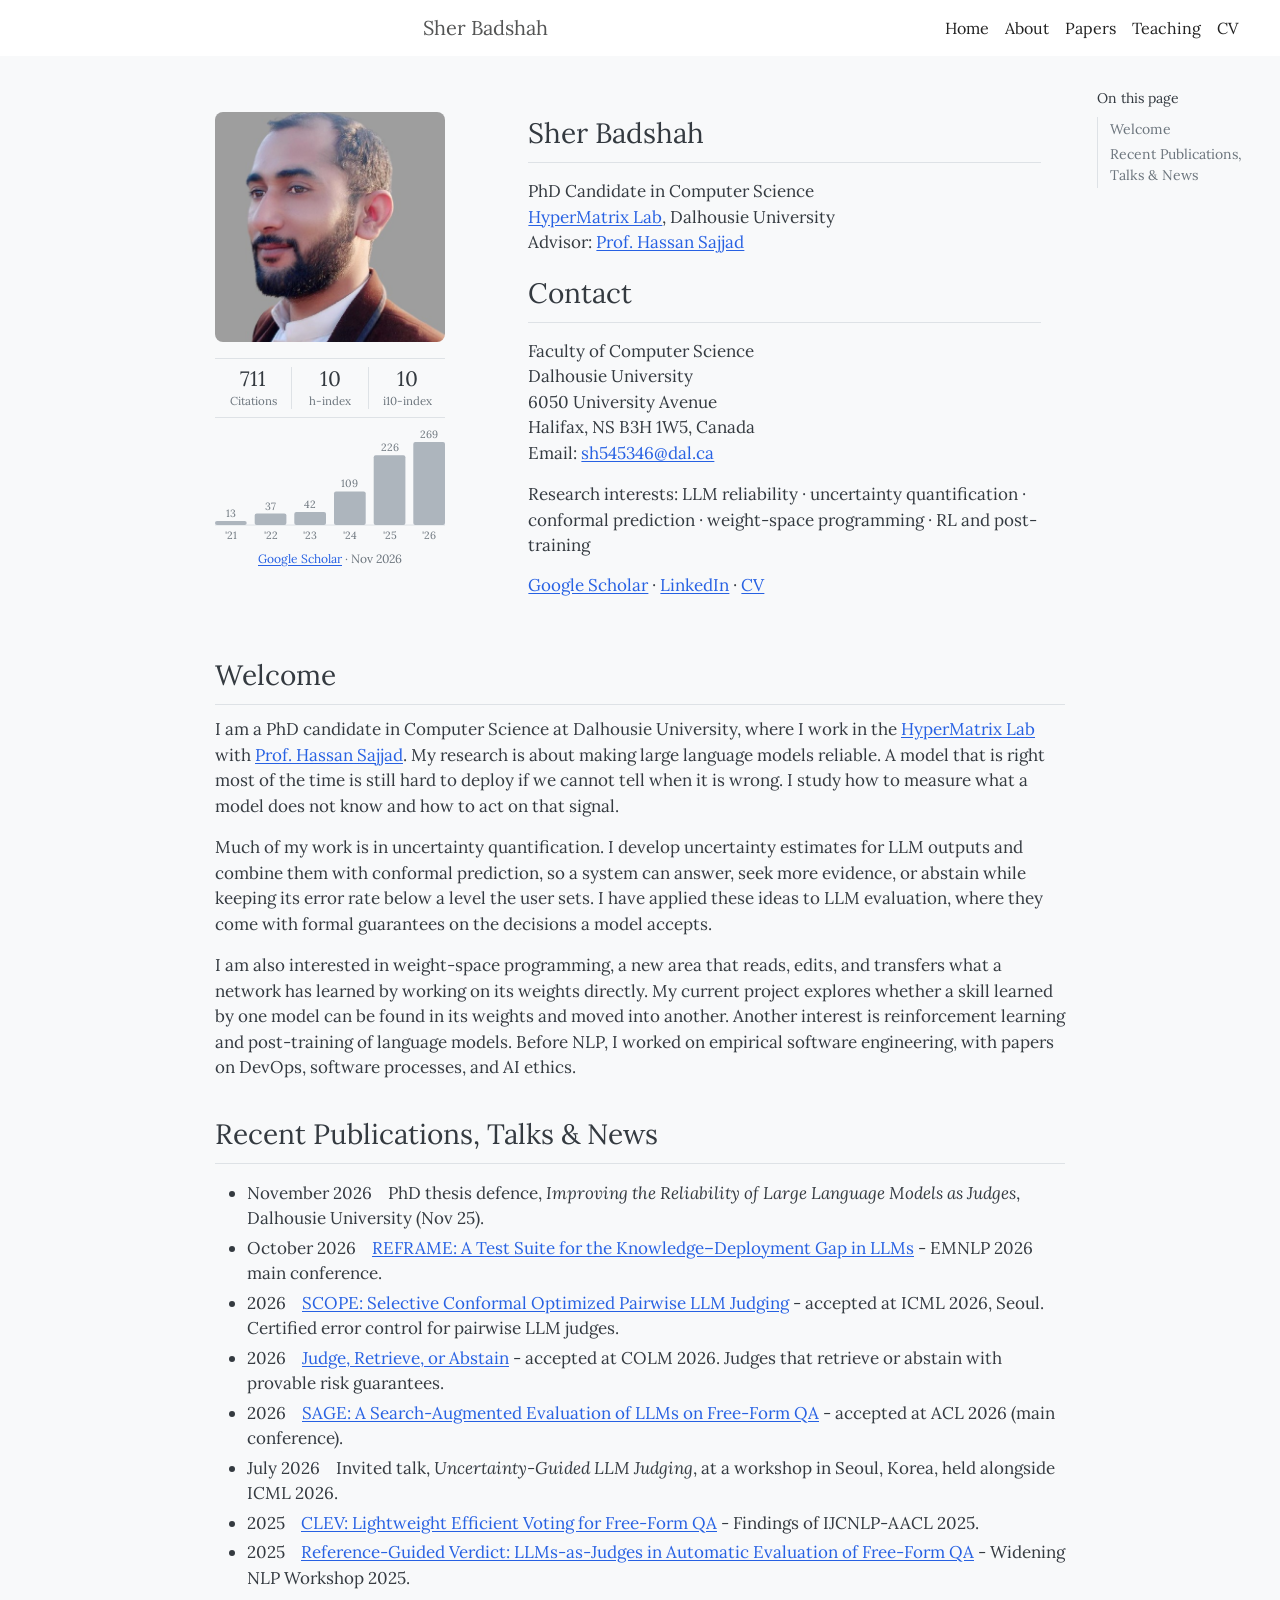
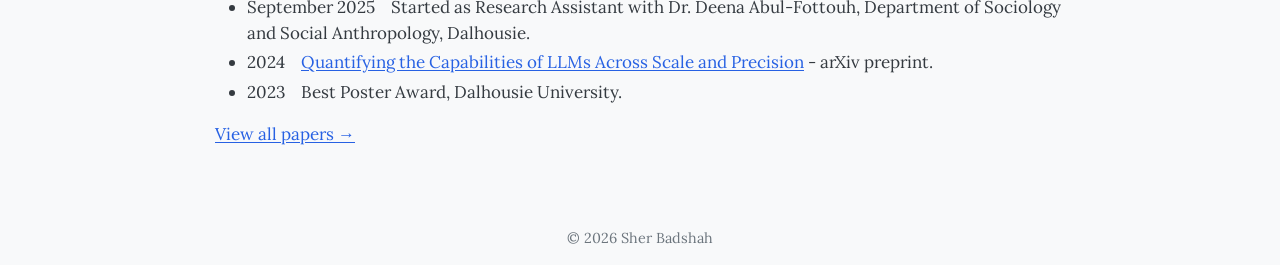
==== commit 3aaf5f7d: "Add research interests line beside citation graph Co-Authored-By: Claude Opus 5.5 <noreply@anthropic" ====
--- a/index.html
+++ b/index.html
@@ -11,7 +11,7 @@
 <meta property="og:image" content="https://sher-badshah4672.github.io/images/sher.jpg">
 <meta property="og:url" content="https://sher-badshah4672.github.io/">
 <meta name="twitter:card" content="summary">
-<link rel="stylesheet" href="style.css?v=202611162255">
+<link rel="stylesheet" href="style.css?v=202611162256">
 </head>
 <body class="home">
 <nav class="navbar"><div class="inner">
@@ -34,7 +34,7 @@
     <!-- scholar:start -->
     <div class="scholar">
       <div class="tiles"><div><span class="num">711</span><span class="lbl">Citations</span></div><div><span class="num">10</span><span class="lbl">h-index</span></div><div><span class="num">10</span><span class="lbl">i10-index</span></div></div>
-      <svg viewBox="0 0 230 86" role="img" aria-label="Citations per year"><line x1="0" y1="69" x2="230" y2="69" class="axis"/><rect x="0.0" y="66.3" width="31.7" height="2.7" rx="2" class="bar"><title>2021: 13 citations</title></rect><text x="15.8" y="62.3" class="val">13</text><text x="15.8" y="83" class="yr">'21</text><rect x="39.7" y="61.4" width="31.7" height="7.6" rx="2" class="bar"><title>2022: 37 citations</title></rect><text x="55.5" y="57.4" class="val">37</text><text x="55.5" y="83" class="yr">'22</text><rect x="79.3" y="60.4" width="31.7" height="8.6" rx="2" class="bar"><title>2023: 42 citations</title></rect><text x="95.2" y="56.4" class="val">42</text><text x="95.2" y="83" class="yr">'23</text><rect x="119.0" y="46.7" width="31.7" height="22.3" rx="2" class="bar"><title>2024: 109 citations</title></rect><text x="134.8" y="42.7" class="val">109</text><text x="134.8" y="83" class="yr">'24</text><rect x="158.7" y="22.8" width="31.7" height="46.2" rx="2" class="bar"><title>2025: 226 citations</title></rect><text x="174.5" y="18.8" class="val">226</text><text x="174.5" y="83" class="yr">'25</text><rect x="198.3" y="14.0" width="31.7" height="55.0" rx="2" class="bar"><title>2026: 269 citations</title></rect><text x="214.2" y="10.0" class="val">269</text><text x="214.2" y="83" class="yr">'26</text></svg>
+      <svg viewBox="0 0 230 114" role="img" aria-label="Citations per year"><line x1="0" y1="97" x2="230" y2="97" class="axis"/><rect x="0.0" y="93.0" width="31.7" height="4.0" rx="2" class="bar"><title>2021: 13 citations</title></rect><text x="15.8" y="89.0" class="val">13</text><text x="15.8" y="111" class="yr">'21</text><rect x="39.7" y="85.6" width="31.7" height="11.4" rx="2" class="bar"><title>2022: 37 citations</title></rect><text x="55.5" y="81.6" class="val">37</text><text x="55.5" y="111" class="yr">'22</text><rect x="79.3" y="84.0" width="31.7" height="13.0" rx="2" class="bar"><title>2023: 42 citations</title></rect><text x="95.2" y="80.0" class="val">42</text><text x="95.2" y="111" class="yr">'23</text><rect x="119.0" y="63.4" width="31.7" height="33.6" rx="2" class="bar"><title>2024: 109 citations</title></rect><text x="134.8" y="59.4" class="val">109</text><text x="134.8" y="111" class="yr">'24</text><rect x="158.7" y="27.3" width="31.7" height="69.7" rx="2" class="bar"><title>2025: 226 citations</title></rect><text x="174.5" y="23.3" class="val">226</text><text x="174.5" y="111" class="yr">'25</text><rect x="198.3" y="14.0" width="31.7" height="83.0" rx="2" class="bar"><title>2026: 269 citations</title></rect><text x="214.2" y="10.0" class="val">269</text><text x="214.2" y="111" class="yr">'26</text></svg>
       <p class="scholar-note"><a href="https://scholar.google.ca/citations?user=oxMDd5sAAAAJ&amp;hl=en" target="_blank" rel="noopener">Google Scholar</a> · Nov 2026</p>
     </div>
     <!-- scholar:end -->
@@ -50,6 +50,7 @@
     6050 University Avenue<br>
     Halifax, NS B3H 1W5, Canada<br>
     Email: <a href="mailto:sh545346@dal.ca">sh545346@dal.ca</a></p>
+    <p class="interests">Research interests: LLM reliability · uncertainty quantification · conformal prediction · weight-space programming · RL and post-training</p>
     <p class="links"><a href="https://scholar.google.ca/citations?user=oxMDd5sAAAAJ&amp;hl=en" target="_blank" rel="noopener">Google Scholar</a> · <a href="https://www.linkedin.com/in/sher-badshah-b681a9245" target="_blank" rel="noopener">LinkedIn</a> · <a href="files/sher_badshah_cv.pdf" target="_blank" rel="noopener">CV</a></p>
   </div>
   </div>
--- a/style.css
+++ b/style.css
@@ -119,5 +119,7 @@
 
 /* Right profile column: links sit on the same bottom line as the citation note */
 .columns .column:last-child { display: flex; flex-direction: column; }
-.columns .column:last-child .links { margin-top: auto; margin-bottom: 0; }
+.columns .column:last-child .links { margin-top: auto; margin-bottom: 0; padding-top: 14px; }
 .columns .column:first-child .scholar-note { line-height: 1.5; }
+
+.columns .column:last-child .interests { margin: 0; }
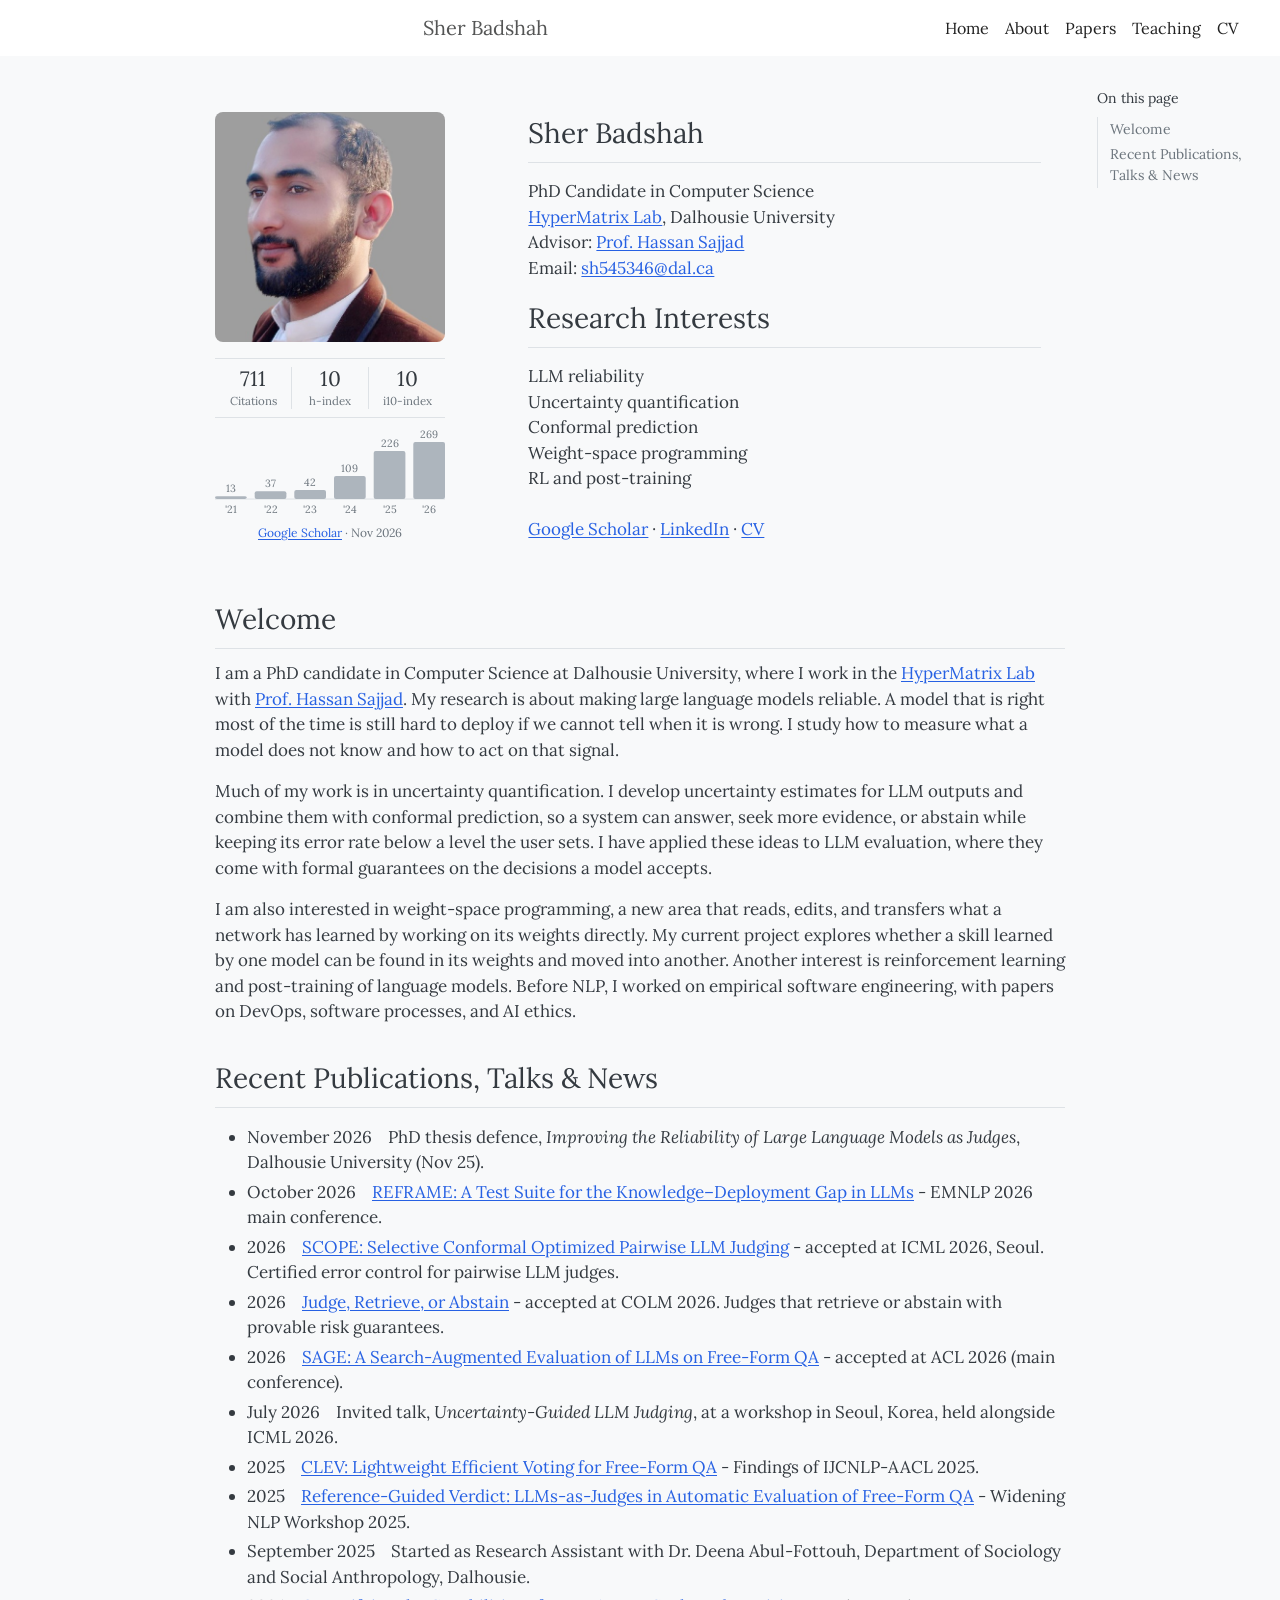
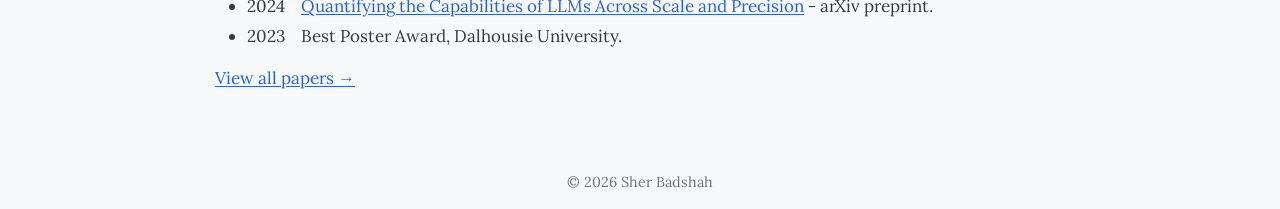
==== commit b3cb99a1: "Replace Contact block with Research Interests; email under profile Co-Authored-By: Claude Opus 5.5 <" ====
--- a/index.html
+++ b/index.html
@@ -11,7 +11,7 @@
 <meta property="og:image" content="https://sher-badshah4672.github.io/images/sher.jpg">
 <meta property="og:url" content="https://sher-badshah4672.github.io/">
 <meta name="twitter:card" content="summary">
-<link rel="stylesheet" href="style.css?v=202611162256">
+<link rel="stylesheet" href="style.css?v=202611162257">
 </head>
 <body class="home">
 <nav class="navbar"><div class="inner">
@@ -34,7 +34,7 @@
     <!-- scholar:start -->
     <div class="scholar">
       <div class="tiles"><div><span class="num">711</span><span class="lbl">Citations</span></div><div><span class="num">10</span><span class="lbl">h-index</span></div><div><span class="num">10</span><span class="lbl">i10-index</span></div></div>
-      <svg viewBox="0 0 230 114" role="img" aria-label="Citations per year"><line x1="0" y1="97" x2="230" y2="97" class="axis"/><rect x="0.0" y="93.0" width="31.7" height="4.0" rx="2" class="bar"><title>2021: 13 citations</title></rect><text x="15.8" y="89.0" class="val">13</text><text x="15.8" y="111" class="yr">'21</text><rect x="39.7" y="85.6" width="31.7" height="11.4" rx="2" class="bar"><title>2022: 37 citations</title></rect><text x="55.5" y="81.6" class="val">37</text><text x="55.5" y="111" class="yr">'22</text><rect x="79.3" y="84.0" width="31.7" height="13.0" rx="2" class="bar"><title>2023: 42 citations</title></rect><text x="95.2" y="80.0" class="val">42</text><text x="95.2" y="111" class="yr">'23</text><rect x="119.0" y="63.4" width="31.7" height="33.6" rx="2" class="bar"><title>2024: 109 citations</title></rect><text x="134.8" y="59.4" class="val">109</text><text x="134.8" y="111" class="yr">'24</text><rect x="158.7" y="27.3" width="31.7" height="69.7" rx="2" class="bar"><title>2025: 226 citations</title></rect><text x="174.5" y="23.3" class="val">226</text><text x="174.5" y="111" class="yr">'25</text><rect x="198.3" y="14.0" width="31.7" height="83.0" rx="2" class="bar"><title>2026: 269 citations</title></rect><text x="214.2" y="10.0" class="val">269</text><text x="214.2" y="111" class="yr">'26</text></svg>
+      <svg viewBox="0 0 230 88" role="img" aria-label="Citations per year"><line x1="0" y1="71" x2="230" y2="71" class="axis"/><rect x="0.0" y="68.2" width="31.7" height="2.8" rx="2" class="bar"><title>2021: 13 citations</title></rect><text x="15.8" y="64.2" class="val">13</text><text x="15.8" y="85" class="yr">'21</text><rect x="39.7" y="63.2" width="31.7" height="7.8" rx="2" class="bar"><title>2022: 37 citations</title></rect><text x="55.5" y="59.2" class="val">37</text><text x="55.5" y="85" class="yr">'22</text><rect x="79.3" y="62.1" width="31.7" height="8.9" rx="2" class="bar"><title>2023: 42 citations</title></rect><text x="95.2" y="58.1" class="val">42</text><text x="95.2" y="85" class="yr">'23</text><rect x="119.0" y="47.9" width="31.7" height="23.1" rx="2" class="bar"><title>2024: 109 citations</title></rect><text x="134.8" y="43.9" class="val">109</text><text x="134.8" y="85" class="yr">'24</text><rect x="158.7" y="23.1" width="31.7" height="47.9" rx="2" class="bar"><title>2025: 226 citations</title></rect><text x="174.5" y="19.1" class="val">226</text><text x="174.5" y="85" class="yr">'25</text><rect x="198.3" y="14.0" width="31.7" height="57.0" rx="2" class="bar"><title>2026: 269 citations</title></rect><text x="214.2" y="10.0" class="val">269</text><text x="214.2" y="85" class="yr">'26</text></svg>
       <p class="scholar-note"><a href="https://scholar.google.ca/citations?user=oxMDd5sAAAAJ&amp;hl=en" target="_blank" rel="noopener">Google Scholar</a> · Nov 2026</p>
     </div>
     <!-- scholar:end -->
@@ -43,14 +43,14 @@
     <h2 id="profile">Sher Badshah</h2>
     <p>PhD Candidate in Computer Science<br>
     <a href="https://hypermatrix.cs.dal.ca" target="_blank" rel="noopener">HyperMatrix Lab</a>, Dalhousie University<br>
-    Advisor: <a href="https://hsajjad.github.io/" target="_blank" rel="noopener">Prof. Hassan Sajjad</a></p>
-    <h2 id="contact">Contact</h2>
-    <p>Faculty of Computer Science<br>
-    Dalhousie University<br>
-    6050 University Avenue<br>
-    Halifax, NS B3H 1W5, Canada<br>
+    Advisor: <a href="https://hsajjad.github.io/" target="_blank" rel="noopener">Prof. Hassan Sajjad</a><br>
     Email: <a href="mailto:sh545346@dal.ca">sh545346@dal.ca</a></p>
-    <p class="interests">Research interests: LLM reliability · uncertainty quantification · conformal prediction · weight-space programming · RL and post-training</p>
+    <h2 id="interests">Research Interests</h2>
+    <p class="interests">LLM reliability<br>
+    Uncertainty quantification<br>
+    Conformal prediction<br>
+    Weight-space programming<br>
+    RL and post-training</p>
     <p class="links"><a href="https://scholar.google.ca/citations?user=oxMDd5sAAAAJ&amp;hl=en" target="_blank" rel="noopener">Google Scholar</a> · <a href="https://www.linkedin.com/in/sher-badshah-b681a9245" target="_blank" rel="noopener">LinkedIn</a> · <a href="files/sher_badshah_cv.pdf" target="_blank" rel="noopener">CV</a></p>
   </div>
   </div>
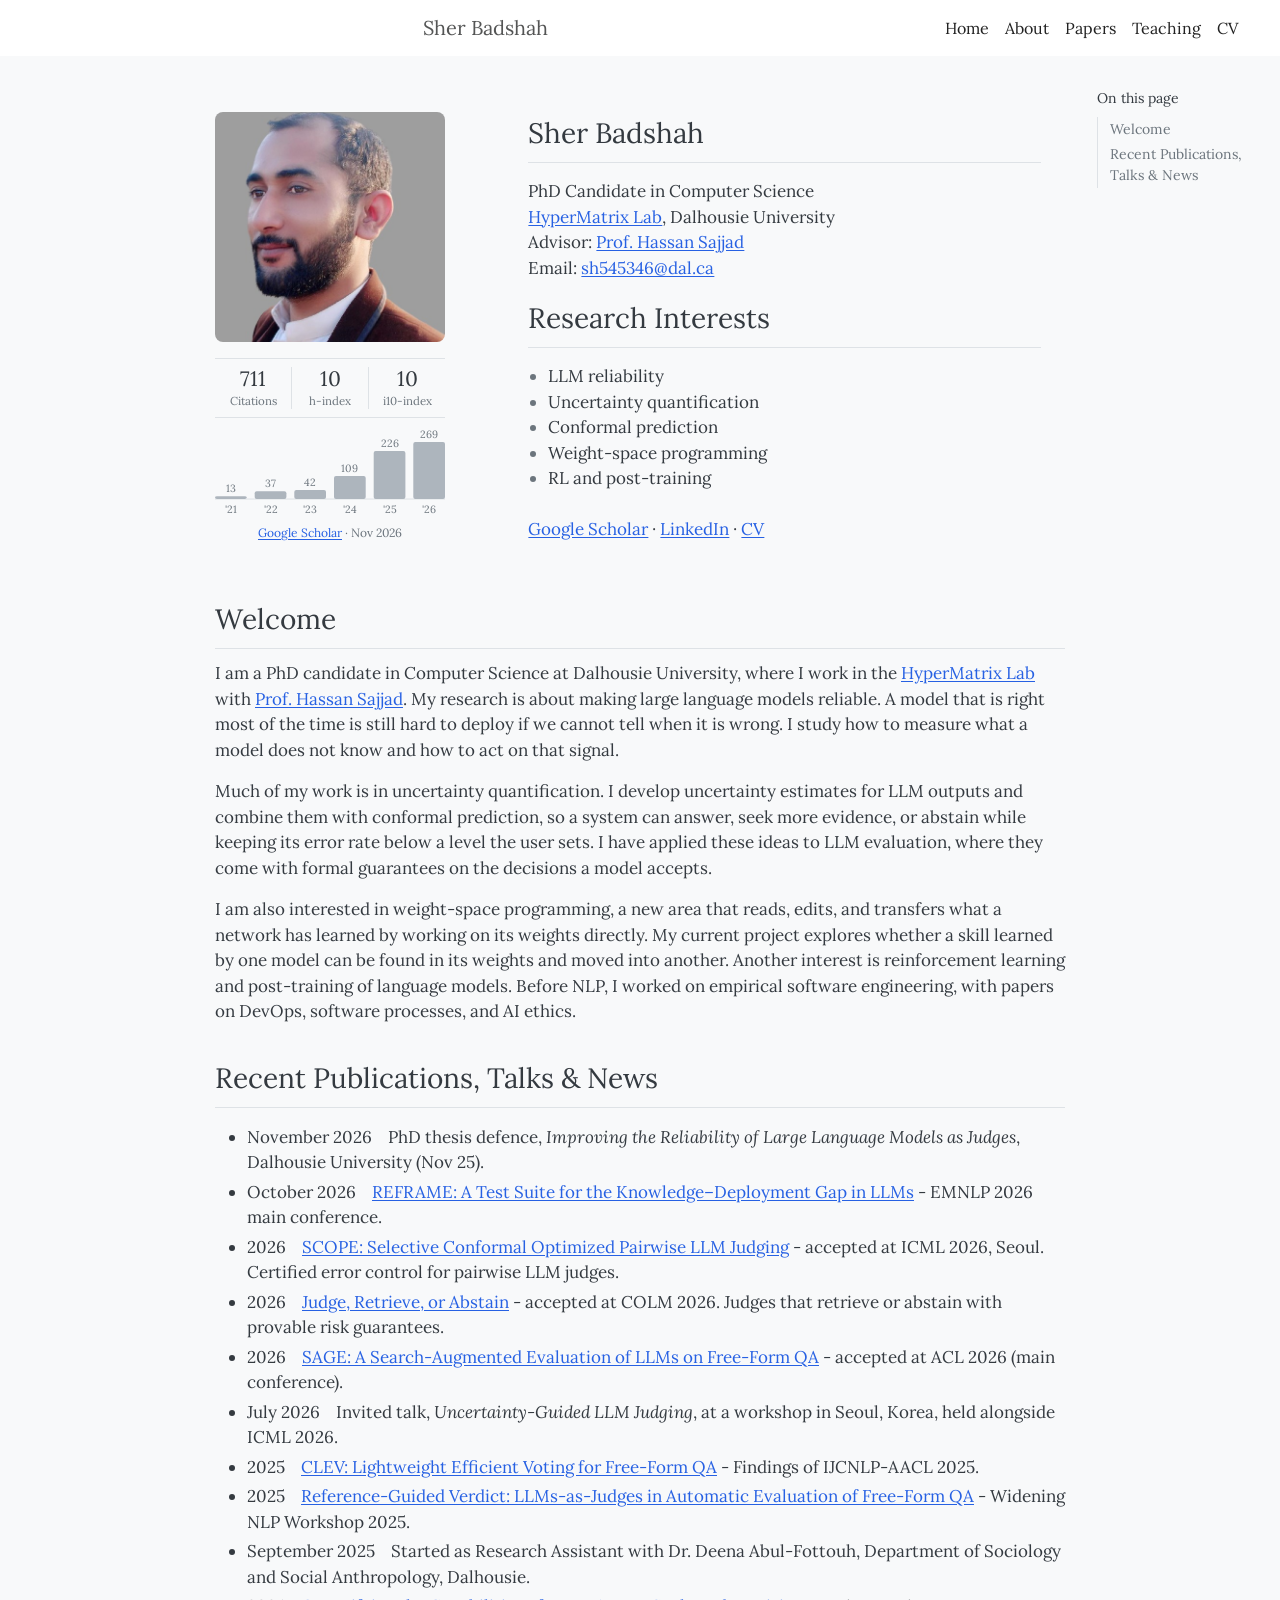
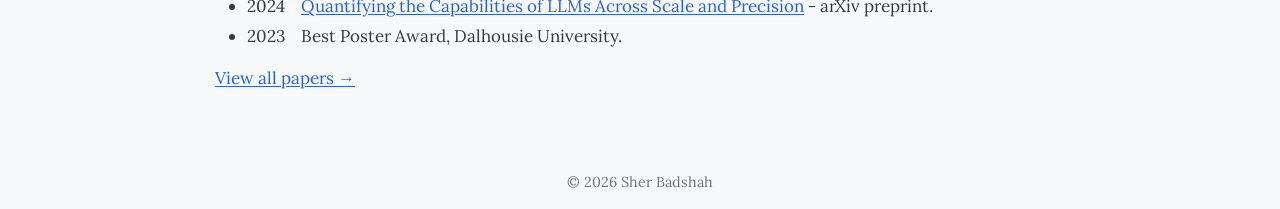
==== commit 4fd6f825: "Bullet research interests Co-Authored-By: Claude Opus 5.5 <noreply@anthropic.com>" ====
--- a/index.html
+++ b/index.html
@@ -11,7 +11,7 @@
 <meta property="og:image" content="https://sher-badshah4672.github.io/images/sher.jpg">
 <meta property="og:url" content="https://sher-badshah4672.github.io/">
 <meta name="twitter:card" content="summary">
-<link rel="stylesheet" href="style.css?v=202611162257">
+<link rel="stylesheet" href="style.css?v=202611162259">
 </head>
 <body class="home">
 <nav class="navbar"><div class="inner">
@@ -46,11 +46,13 @@
     Advisor: <a href="https://hsajjad.github.io/" target="_blank" rel="noopener">Prof. Hassan Sajjad</a><br>
     Email: <a href="mailto:sh545346@dal.ca">sh545346@dal.ca</a></p>
     <h2 id="interests">Research Interests</h2>
-    <p class="interests">LLM reliability<br>
-    Uncertainty quantification<br>
-    Conformal prediction<br>
-    Weight-space programming<br>
-    RL and post-training</p>
+    <ul class="interests">
+      <li>LLM reliability</li>
+      <li>Uncertainty quantification</li>
+      <li>Conformal prediction</li>
+      <li>Weight-space programming</li>
+      <li>RL and post-training</li>
+    </ul>
     <p class="links"><a href="https://scholar.google.ca/citations?user=oxMDd5sAAAAJ&amp;hl=en" target="_blank" rel="noopener">Google Scholar</a> · <a href="https://www.linkedin.com/in/sher-badshah-b681a9245" target="_blank" rel="noopener">LinkedIn</a> · <a href="files/sher_badshah_cv.pdf" target="_blank" rel="noopener">CV</a></p>
   </div>
   </div>
--- a/style.css
+++ b/style.css
@@ -122,4 +122,6 @@
 .columns .column:last-child .links { margin-top: auto; margin-bottom: 0; padding-top: 14px; }
 .columns .column:first-child .scholar-note { line-height: 1.5; }
 
-.columns .column:last-child .interests { margin: 0; }
+.columns .column:last-child .interests { margin: 0; padding-left: 1.2rem; }
+.interests li { margin: 0; }
+.interests li::marker { color: var(--muted); }
